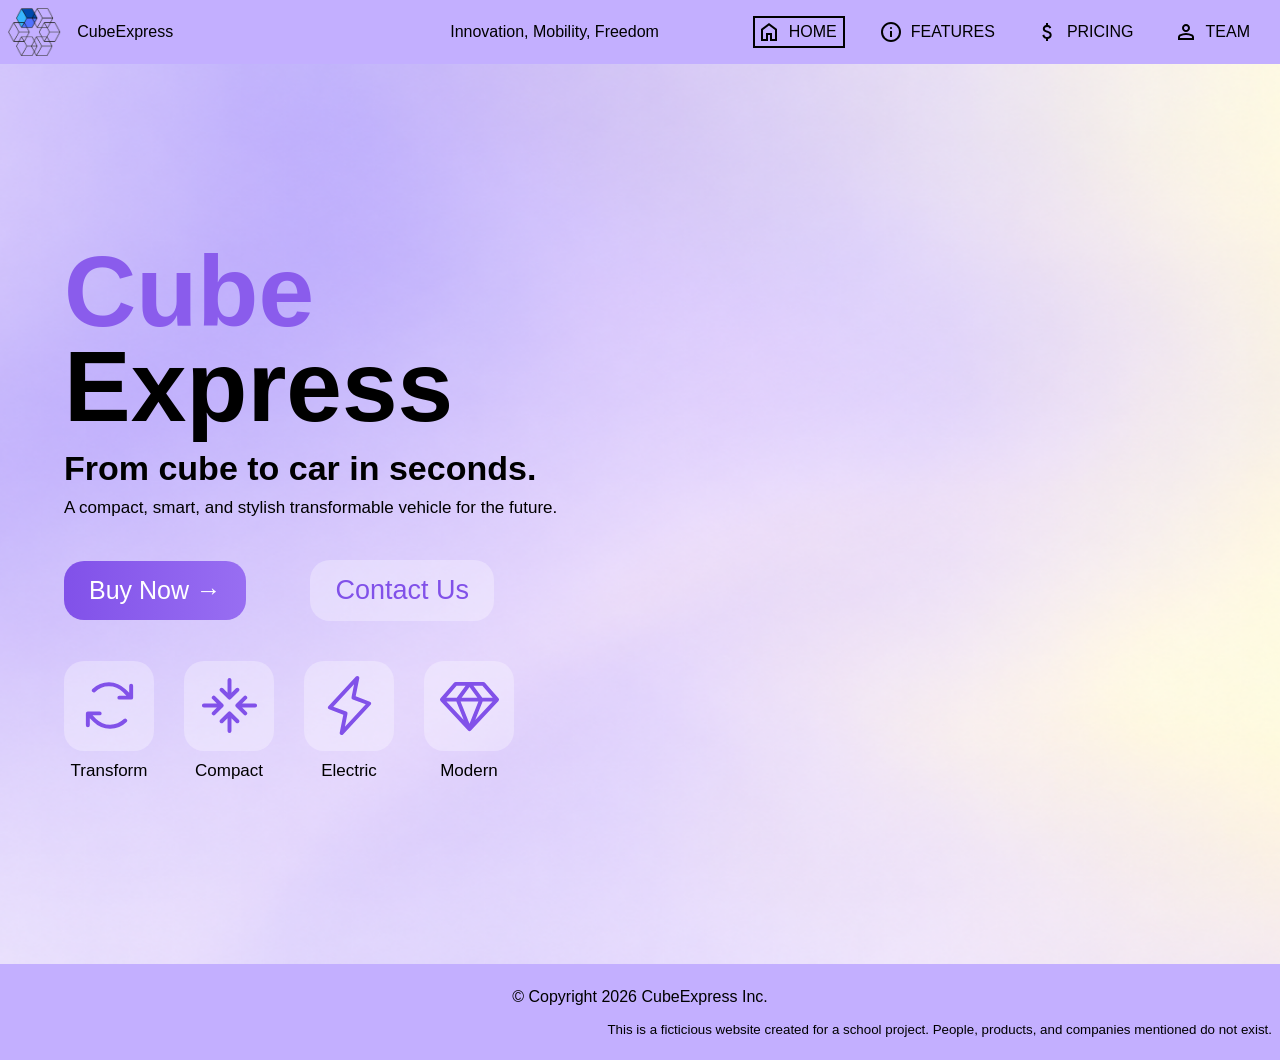
==== index.html @ 4ddbcaa9 "Finalize deliverable 2 - Add template to all pages - Rename files to match links - Move all images t" ====
<!-- Made By: Christina -->
<!-- 
This is the home page for CubeExpress, 
It has the background image, 
the title, the description, 
the buttons, the four feature boxes, 
and the 3D model. 
-->

<!DOCTYPE html>
<html lang="en">
<script type="module" src="https://cdn.spline.design/@splinetool/viewer@2.0.98/build/spline-viewer.webgpu.js"></script>
<head>
    <meta charset="UTF-8">
    <link rel="stylesheet" href="style.css" />
    <link rel="stylesheet" href="home.css">
    <meta name="viewport" content="width=device-width, initial-scale=1.0">
    <title>CubeExpress - Home Page</title>
</head>
<body>
    <header>
        <a href="index.html" class="logo-holder">
            <img src="img/logo-icon.png" alt="CubeExpress Logo" />
            <span>CubeExpress</span>
        </a>
        <span class="motto">Innovation, Mobility, Freedom</span>
        <nav>
            <a href="index.html" class="current"><img src="img/home.svg" /><span>HOME</span></a>
            <a href="features.html"><img src="img/info.svg"><span>FEATURES</span></a>
            <a href="pricing.html"><img src="img/money.svg"><span>PRICING</span></a>
            <a href="team.html"><img src="img/person.svg"><span>TEAM</span></a>
        </nav>
        
    </header>
    <main>

<!-- This is the title, description and the background image -->
    <div class="image-container"> 
        <img src="img/Dreamy Lavender Cream Gradient.png" alt="Image">
        
        <div class="content">

        <h1 class="cubeexpress">
            <span>Cube</span>
            <span>Express</span>
        </h1>
        
        <div class="description">
            <h2>From cube to car in seconds.</h2>

            <p>
                A compact, smart, and stylish 
                transformable vehicle for the future.
            </p>

        </div>

<!-- These are the buttons -->
        <button> Buy Now →  </button>

    <!-- This button ships the user to the contact us page -->  
    <a href="contact.html" class="button1">
        Contact Us
    </a>
        
<!-- These are for the square and the text under them -->
<div class="squares-container">

    <div class="feature">
        <div class="square">
            <img src="img/transform.svg" alt="Transform">
        </div>
        <p>Transform</p>
    </div>

    <div class="feature">
        <div class="square">
            <img src="img/compact.svg" alt="Compact">
        </div>
        <p>Compact</p>
    </div>

    <div class="feature">
        <div class="square">
            <img src="img/lightning.svg" alt="Electric">
        </div>
        <p>Electric</p>
    </div>

    <div class="feature">
        <div class="square">
            <img src="img/diamond.svg" alt="Modern">
        </div>
        <p>Modern</p>
    </div>

</div>

        </div>

        <!-- This the 3D Model Container -->
        <div class="spline-container">
            <spline-viewer
                loading="eager"
                url="https://prod.spline.design/xxV0dhOcbFnOfdZ4/scene.splinecode">
            </spline-viewer>
        </div>

    </div>
    </main>
    <footer>
        <p class="copyright">© Copyright 2026 CubeExpress Inc.</p>
        <p class="disclaimer">This is a ficticious website created for a school project. People, products, and companies mentioned do not exist.</p>
    </footer>
</body>
</html>
---- style.css ----
* {
    font-family: sans-serif;
    box-sizing: border-box;
}

html {
    min-height: 100vh;
}

/* Header styles */

header {
    height: 4em;
    display: grid;
    padding: 8px;
    grid-template-columns: 1fr 1fr 1fr;
    align-items: center;
    background: #C3AFFF;
}

.logo-holder {
    height: 3em;
    display: flex;
    align-items: center;
    text-decoration: none;
    color: inherit;
}

.logo-holder span {
    padding-left: 1em;
}

.logo-holder img {
    height: 100%;
}

.motto {
    text-align: center;
}

nav {
    margin-left: auto;
    display: flex;
}

nav a {
    padding: 2px;
    margin-left: 1em;
    margin-right: 1em;
    display: flex;
    align-items: center;
    position: relative;
    text-decoration: none;
    color: inherit;
}

nav a span {
    padding-left: 0.5em;
    padding-right: 0.25em;
}

nav a img {
    height: 1.5em;
}

nav a::after {
    content: '';
    position: absolute;
    left: 50%;
    bottom: -5px;
    width: 0%;
    height: 2px;
    background-color: #000000;
    transition: width 0.5s, left 0.5s;
}

nav a:hover::after {
    width: 100%;
    left: 0px;
}

nav a.current {
    border: 2px solid black;
}

/* Body styles */

body {
    height: 100vh;
    margin: 0;
    display: grid;
    grid-template-rows: auto 1fr auto;
}

/* Footer styles */

footer {
    height: 6em;
    padding: 8px;
    background: #C3AFFF
}

footer .copyright {
    width: 100%;
    text-align: center;
}

footer .disclaimer {
    width: 100%;
    text-align: right;
    font-size: smaller;
}

/*Features page styling */

.features-page main{
    padding: 40px;
}

.features-page h1 {
    text-align: center;
    color: #C3AFFF;
    font-size: 40px;
}

.features-page .feature-card {
    background-color: #f3eeff;
    padding: 25px;
    border-radius: 15px;
    margin-bottom: 25px;
}

.features-page main,
.features-page main h1,
.features-page main h2,
.features-page main p {
    font-family: 'Segoe UI', Tahoma, Geneva, Verdana, sans-serif;
}

.features-page main {
    background-color: #ffffff;
    max-width: 1100px;
    margin: 40px auto;
    border-radius: 8px;
    box-shadow: 0 10px 30px rgba(0, 0, 0, 0.05);
}

.features-page .feature-card {
    display: flex;
    align-items: center;
    gap: 30px;
}

.features-page .feature-text {
    flex: 1;
}

.features-page .feature-image {
    flex: 1;
    min-height: 180px;
}
---- home.css ----
/*Checks the size of the window*/
* {
    box-sizing: border-box;
}

header {
    position: sticky;
    top: 0;
    z-index: 1000;
}

body {
    margin: 0;
    font-family: Arial, sans-serif, TT Norms;
}
/* This is the container for the background image */
.image-container {
    position: relative;
    width: 100%;
    min-height: 100vh;
    overflow: hidden;
}

/* This is the position for the background image */
.image-container > img {
    position: absolute;
    width: 100%;
    height: 100%;
    object-fit: cover;
}

/* This controls the position of the text */
.content {
    position: relative;
    width: 100%;
    max-width: 600px;
    padding-top: clamp(50px, 20vh, 240px);
    margin-left: 5%;
}

/* Cube Express heading *****************************************************************************************************/
.cubeexpress {
    margin: 0;
    font-size: clamp(100px, 8vw, 90px);
    line-height: 0.95;
    text-align: left;
}

/* This makes the two words ("Cube" and "Express") appear on seperate lines. */
.cubeexpress span {
    display: block;
}

/* This colors the two words separately */
.cubeexpress span:first-child {
    color: #8a5cec;
}

.cubeexpress span:last-child {
    color: black;
}

/* Description section */
.description {
    margin-top: 15px;
    text-align: left;
}

/* Bold description heading */
.description h2 {
    font-size: clamp(22px, 3vw, 34px);
    font-weight: bold;
    margin: 0 0 8px 0;
}

/* Smaller description */
.description p {
    font-size: clamp(13px, 1.5vw, 17px);
    font-weight: normal;
    line-height: 1.4;
    margin: 0;
    max-width: 800px;
}

/*Buttonssss*******************************************************************************************************************/

button {
    margin-top: clamp(20px, 5vh, 80px);
    background-image: linear-gradient(to right, #8151e9, #986ef2);
    color: white;
    border: none;
    padding: 15px 25px;
    font-size: 25px;
    cursor: pointer;
    transition: background-color 0.3s ease;
    
    margin-top: 40px; /*Moves button down*/
    border-radius: 20px; /* Makes the corners round */
}

.button1 {
    display: inline-block;
    color: #8151e9;
    background-color: rgba(255, 255, 255, 0.3);
    padding: 15px 25px;
    font-size: 27px;
    cursor: pointer;

    margin-top: 40px;
    margin-left: 60px;
    border-radius: 20px;

    text-decoration: none; /* Removes underline */
    transition: background-color 0.3s ease, color 0.3s ease;
}

/* When mouse hovers over the button it changes color */
.button1:hover {
    background-color: #8151e9;
    color: white;
}

/* These are the 4 squares*******************************************************************************************************************/

/* Container for all four squares */
.squares-container {
    display: flex;
    gap: 30px;
    margin-top: 40px;
    flex-wrap: wrap;
}

/* Keeps each icon and its text together */
.feature {
    display: flex;
    flex-direction: column;
    align-items: center;
    width: 90px;
}

/* The squares */
.square {
    width: 90px;
    height: 90px;
    background-color: rgba(255, 255, 255, 0.3);
    border-radius: 20px;

    display: flex;
    justify-content: center;
    align-items: center;
    overflow: hidden;
}

/* Image inside squares */
.square img {
    position: static;
    width: 70%;
    height: 70%;
    object-fit: contain;
}

/* Text underneath each icon */
.feature p {
    margin-top: 10px;
    margin-bottom: 0;
    font-size: clamp(13px, 1.5vw, 17px);
    text-align: center;
    color: black;
}

/*3d Cube*******************************************************************************************************************/

/* This controls the cube's position */
.spline-container {
    position: absolute;

    top: 0%;
    right: -20%;

    width: 100%;
    height: 100%;

    z-index: 1;
}

/* This controls the app am using: https://spline.design/ */
/* If you want to change anything about the cube, just tell me and give me your email so I can add you to spline */
.spline-container spline-viewer {
    display: block;
    width: 100%;
    height: 100%;
}
/* This keeps the cube behind the text */
.content {
    position: relative;
    z-index: 2;
}
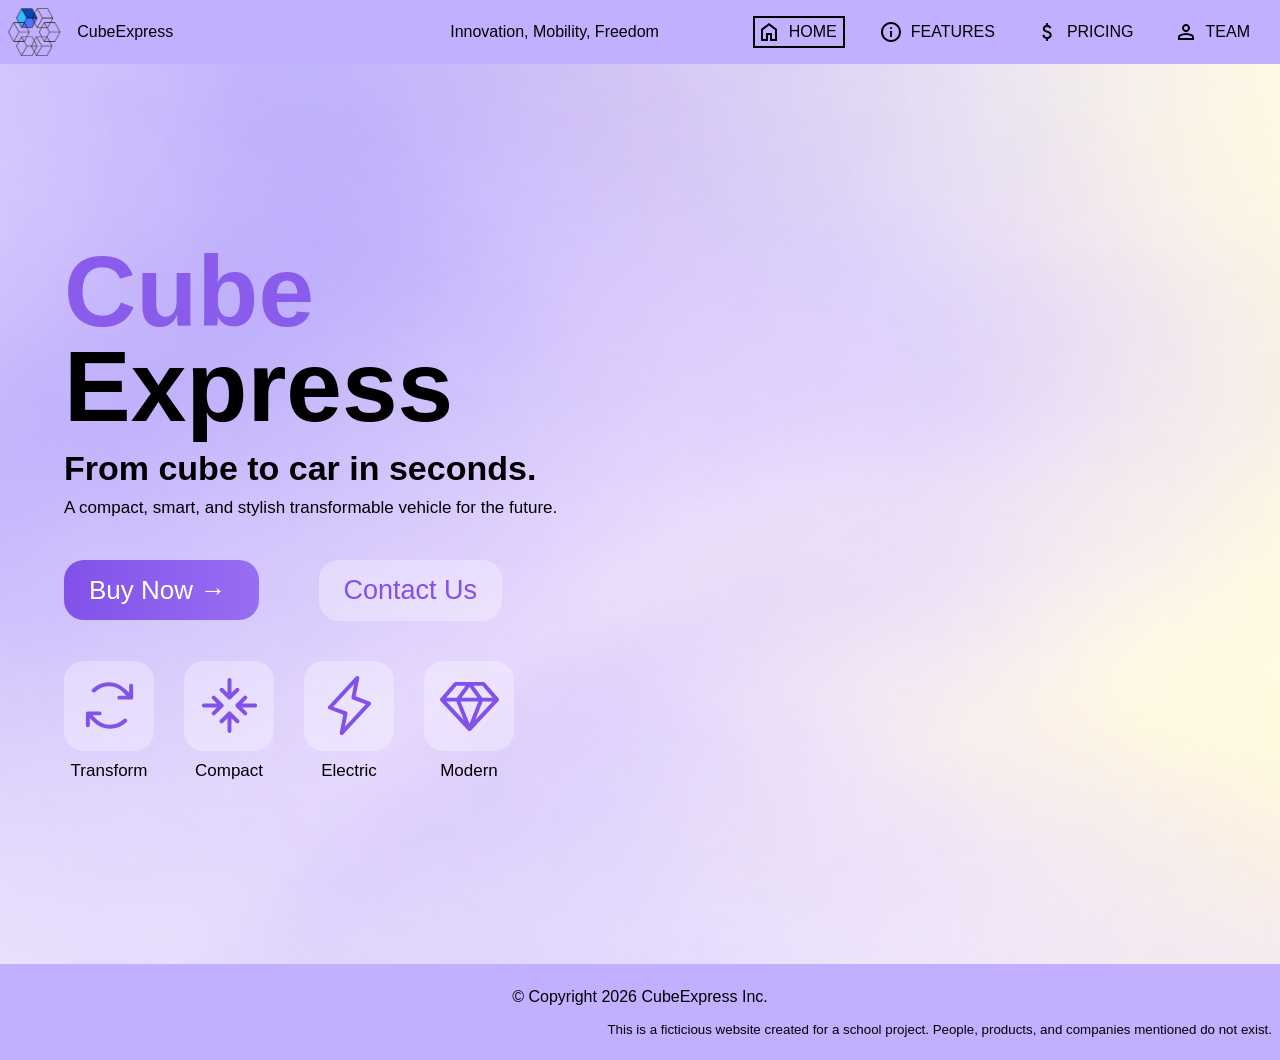
==== commit 50590d6a: "Added java script, & changed color of heading on features page" ====
--- a/index.html
+++ b/index.html
@@ -56,13 +56,16 @@
         </div>
 
 <!-- These are the buttons -->
-        <button> Buy Now →  </button>
+
+    <a href="pricing.html" class="button">
+        Buy Now → 
+    </a>
 
     <!-- This button ships the user to the contact us page -->  
-    <a href="contact.html" class="button1">
+    <button type="button" class="button1" id="contactBtn">
         Contact Us
-    </a>
-        
+    </button>
+
 <!-- These are for the square and the text under them -->
 <div class="squares-container">
 
@@ -108,9 +111,61 @@
 
     </div>
     </main>
+
+        <!-- Contact Us Popup -->
+        <div class="contact-overlay" id="contactModal">
+
+            <div class="contact-container">
+
+                <!-- Close button -->
+                <button type="button" class="close-btn" id="closeContact"
+                        aria-label="Close contact form">
+                    &times;
+                </button>
+
+                <h1>Contact Us</h1>
+<!------------------------------------------------------------------------Charifa code starts here--------------------------------------------------->
+                <form action="https://formspree.io/f/xaeqgjwe" method="POST">
+
+                    <!-- Full name -->
+                    <div class="form-group">
+                        <label>Full name <span class="required">*</span></label>
+                        <div class="name-row">
+                            <div class="input-wrapper">
+                                <input type="text" name="firstname" required>
+                                <span class="sub-label">First</span>
+                            </div>
+                            <div class="input-wrapper">
+                                <input type="text" name="lastname" required>
+                                <span class="sub-label">Last</span>
+                            </div>
+                        </div>
+                    </div>
+
+                    <!-- Email -->
+                    <div class="form-group">
+                        <label>Email <span class="required">*</span></label>
+                        <input type="email" name="email" required>
+                    </div>
+
+                    <!-- Message -->
+                    <div class="form-group">
+                        <label>Leave us a few words <span class="required">*</span> </label>
+                        <textarea name="message" placeholder="Your message"required></textarea>
+                    </div>
+
+                    <button type="submit" class="submit-btn"> Submit </button>
+                </form>
+            </div>
+        </div>
+
+        <!----------------Charif code stops here-->
     <footer>
         <p class="copyright">© Copyright 2026 CubeExpress Inc.</p>
         <p class="disclaimer">This is a ficticious website created for a school project. People, products, and companies mentioned do not exist.</p>
     </footer>
+
+    <!-- JavaScript opens and closes the contact form -->
+    <script src="script.js"></script> 
 </body>
 </html>
--- a/style.css
+++ b/style.css
@@ -1,5 +1,5 @@
 * {
-    font-family: sans-serif;
+    font-family: 'Segoe UI' , Tahoma, Geneva, Verdana,sans-serif; 
     box-sizing: border-box;
 }
 
@@ -119,7 +119,7 @@
 
 .features-page h1 {
     text-align: center;
-    color: #C3AFFF;
+    color: #8a5cec;
     font-size: 40px;
 }
 
--- a/home.css
+++ b/home.css
@@ -11,7 +11,6 @@
 
 body {
     margin: 0;
-    font-family: Arial, sans-serif, TT Norms;
 }
 /* This is the container for the background image */
 .image-container {
@@ -84,24 +83,26 @@
 
 /*Buttonssss*******************************************************************************************************************/
 
-button {
+.button {
     margin-top: clamp(20px, 5vh, 80px);
     background-image: linear-gradient(to right, #8151e9, #986ef2);
     color: white;
     border: none;
     padding: 15px 25px;
-    font-size: 25px;
+    font-size: 26px;
     cursor: pointer;
-    transition: background-color 0.3s ease;
     
     margin-top: 40px; /*Moves button down*/
     border-radius: 20px; /* Makes the corners round */
+    text-decoration: none; /* Removes underline */
+    transition: background-color 0.3s ease, color 0.3s ease;
 }
 
 .button1 {
     display: inline-block;
     color: #8151e9;
-    background-color: rgba(255, 255, 255, 0.3);
+    background-color: #ffffff4d;
+    border: none;
     padding: 15px 25px;
     font-size: 27px;
     cursor: pointer;
@@ -114,10 +115,15 @@
     transition: background-color 0.3s ease, color 0.3s ease;
 }
 
-/* When mouse hovers over the button it changes color */
+/* When the mouse hovers over the button it changes color */
 .button1:hover {
     background-color: #8151e9;
     color: white;
+}
+
+.button:hover {
+    background-image: linear-gradient(to right, #ffffff4d, #ffffff4d);
+    color: #8151e9;
 }
 
 /* These are the 4 squares*******************************************************************************************************************/
@@ -195,3 +201,172 @@
     position: relative;
     z-index: 2;
 }
+
+/*This is for the contact us popup*******************************************************************************************************************/
+
+/* Light blue overlay behind teh form */
+.contact-overlay {
+    display: none;
+    position: fixed;
+    top: 0;
+    left: 0;
+    width: 100%;
+    height: 100%;
+
+    background-color: rgba(184, 229, 247, 0.315);
+    backdrop-filter: blur(5px);
+
+    z-index: 2000;
+
+    justify-content: center;
+    align-items: center;
+    padding: 20px;
+}
+
+/* Shows the popup when JavaScript adds this class */
+.contact-overlay.show {
+    display: flex;
+}
+
+/* Contact form box */
+.contact-overlay .contact-container {
+    position: relative;
+    width: 100%;
+    max-width: 650px;
+    max-height: 90vh;
+    overflow-y: auto;
+
+    background-color: #03030386;
+    color: white;
+    border-radius: 20px;
+    padding: 40px;
+
+    box-shadow: 0 20px 50px rgba(0, 0, 0, 0.3);
+}
+
+/* Contact heading */
+.contact-overlay h1 {
+    text-align: center;
+    font-size: 35px;
+    margin: 0 0 30px;
+}
+
+/* X button to close teh contact us box */
+.contact-overlay .close-btn {
+    position: absolute;
+    top: 12px;
+    right: 20px;
+
+    background: none;
+    border: none;
+    color: white;
+
+    font-size: 35px;
+    cursor: pointer;
+}
+
+.contact-overlay .close-btn:hover {
+    color: #c3afff;
+}
+
+/* Space between form fields */
+.contact-overlay .form-group {
+    margin-bottom: 20px;
+}
+
+/* Labels */
+.contact-overlay label {
+    display: block;
+    margin-bottom: 10px;
+    color: #e0e0e0;
+}
+
+/* Required stars */
+.contact-overlay .required {
+    color: #ff4757;
+}
+
+/* First and last name side by side */
+.contact-overlay .name-row {
+    display: flex;
+    gap: 15px;
+}
+
+.contact-overlay .input-wrapper {
+    flex: 1;
+    min-width: 0;
+}
+
+/* Text fields */
+.contact-overlay input,
+.contact-overlay textarea {
+    width: 100%;
+    padding: 15px 20px;
+
+    background-color: #eaeaea;
+    color: #333;
+
+    border: none;
+    border-radius: 20px;
+    font-size: 16px;
+}
+
+/* Message field */
+.contact-overlay textarea {
+    min-height: 120px;
+    resize: vertical;
+}
+
+/* Submit button */
+.contact-overlay .submit-btn {
+    display: block;
+    margin: 30px auto 0;
+    padding: 12px 40px;
+
+    background-color: #8151e9;
+    color: white;
+
+    border: none;
+    border-radius: 30px;
+    font-size: 18px;
+    cursor: pointer;
+}
+
+.contact-overlay .submit-btn:hover {
+    background-color: #986ef2;
+}
+
+/* Stop background scrolling */
+body.modal-open {
+    overflow: hidden;
+}
+
+/* Mobile layout */
+@media (max-width: 600px) {
+    .contact-overlay .contact-container {
+        padding: 35px 20px;
+    }
+
+    .contact-overlay .name-row {
+        flex-direction: column;
+    }
+}
+
+/* Animation for the contact form */
+
+@keyframes popupAnimation {
+    from {
+        opacity: 0;
+        transform: translateY(40px) scale(0.9);
+    }
+
+    to {
+        opacity: 1;
+        transform: translateY(0) scale(1);
+    }
+}
+
+/* Animate the form when it opens */
+.contact-overlay.show .contact-container {
+    animation: popupAnimation 0.5s ease-out;
+}
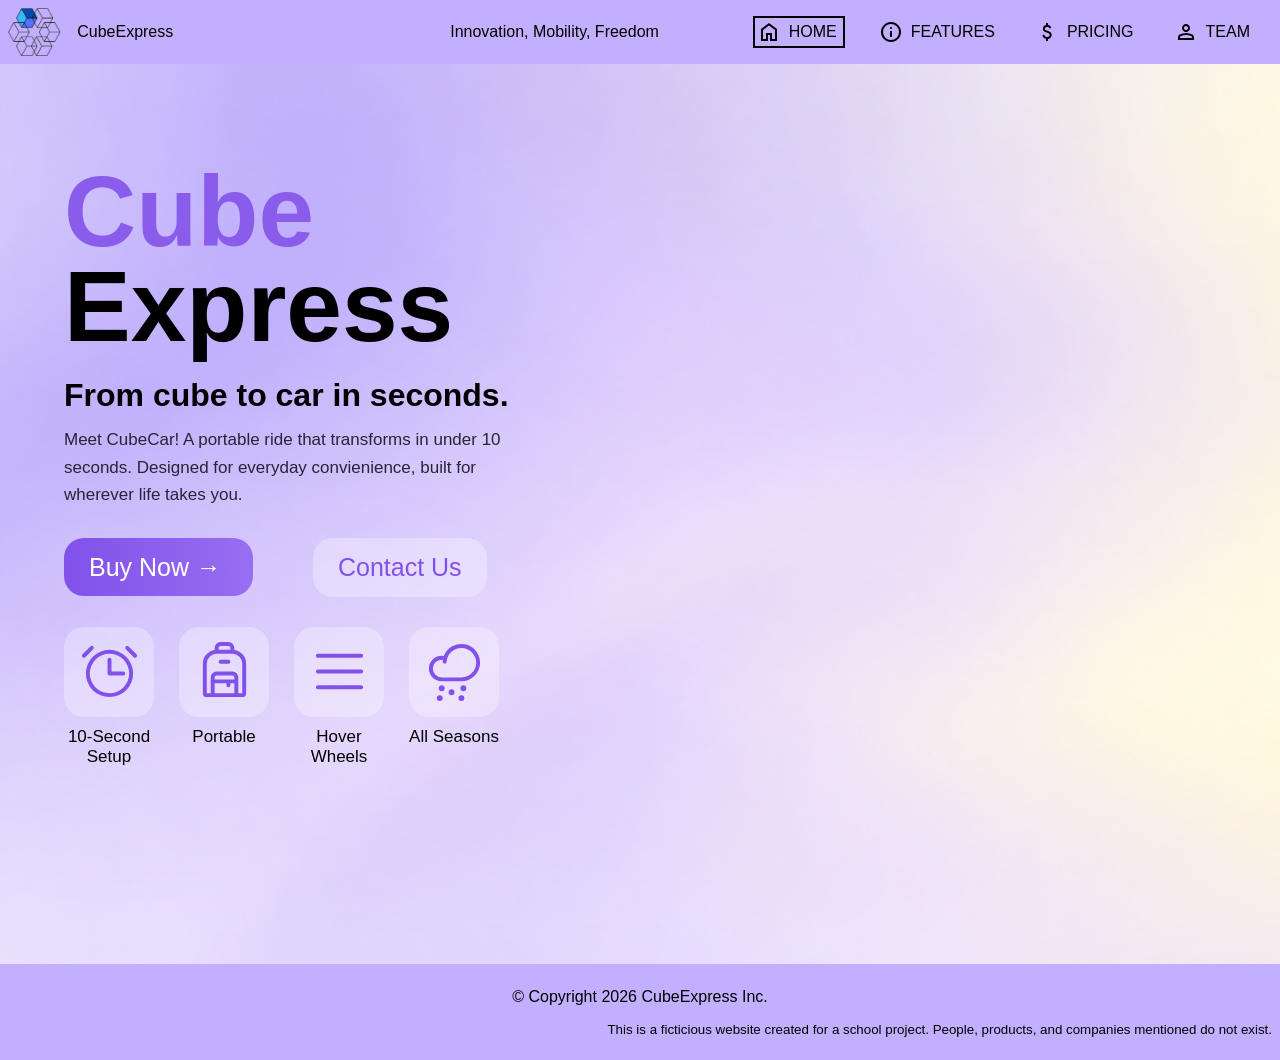
==== commit aaa416ba: "Changed a few things on the home page, and tried adding an image to the features page (emphasis on t" ====
--- a/index.html
+++ b/index.html
@@ -49,8 +49,9 @@
             <h2>From cube to car in seconds.</h2>
 
             <p>
-                A compact, smart, and stylish 
-                transformable vehicle for the future.
+                Meet CubeCar! A portable ride that transforms 
+                in under 10 seconds. Designed for everyday 
+                convienience, built for wherever life takes you.
             </p>
 
         </div>
@@ -71,30 +72,30 @@
 
     <div class="feature">
         <div class="square">
-            <img src="img/transform.svg" alt="Transform">
+            <img src="img/10Secs.svg" alt="10-Second Setup">
         </div>
-        <p>Transform</p>
+        <p>10-Second Setup</p>
     </div>
 
     <div class="feature">
         <div class="square">
-            <img src="img/compact.svg" alt="Compact">
+            <img src="img/Portable.svg" alt="Portable">
         </div>
-        <p>Compact</p>
+        <p>Portable</p>
     </div>
 
     <div class="feature">
         <div class="square">
-            <img src="img/lightning.svg" alt="Electric">
+            <img src="img/HoverWheels.svg" alt="Hover Wheels">
         </div>
-        <p>Electric</p>
+        <p>Hover Wheels</p>
     </div>
 
     <div class="feature">
         <div class="square">
-            <img src="img/diamond.svg" alt="Modern">
+            <img src="img/AllSeasons.svg" alt="All Seasons">
         </div>
-        <p>Modern</p>
+        <p>All Seasons</p>
     </div>
 
 </div>
@@ -104,7 +105,7 @@
         <!-- This the 3D Model Container -->
         <div class="spline-container">
             <spline-viewer
-                loading="eager"
+                loading="fast"
                 url="https://prod.spline.design/xxV0dhOcbFnOfdZ4/scene.splinecode">
             </spline-viewer>
         </div>
@@ -124,7 +125,8 @@
                 </button>
 
                 <h1>Contact Us</h1>
-<!------------------------------------------------------------------------Charifa code starts here--------------------------------------------------->
+
+<!--------------Charifa code starts here--------------------------------------------------->
                 <form action="https://formspree.io/f/xaeqgjwe" method="POST">
 
                     <!-- Full name -->
--- a/style.css
+++ b/style.css
@@ -119,13 +119,13 @@
 
 .features-page h1 {
     text-align: center;
-    color: #8a5cec;
+    color: #C3AFFF;
     font-size: 40px;
 }
 
 .features-page .feature-card {
     background-color: #f3eeff;
-    padding: 25px;
+    padding: 15px 25px; /* I change yo padding to make it shorter (og was 25px- Christina*/
     border-radius: 15px;
     margin-bottom: 25px;
 }
@@ -155,7 +155,35 @@
     flex: 1;
 }
 
+
+/* Feature image container */
 .features-page .feature-image {
     flex: 1;
+    min-width: 0;
     min-height: 180px;
+
+    display: flex;
+    justify-content: center;
+    align-items: center;
 }
+
+/* Feature images */
+.features-page .feature-image img {
+    display: block;
+    width: 100%;
+    max-width: 400px;  
+    height: auto;
+    max-height: 230px; 
+    object-fit: contain;
+}
+
+
+/* Added code for background(Christina)*/
+body.features-page {
+    background-image: url("img/Dreamy Lavender Cream Gradient.png");
+    background-size: cover;
+    background-position: center;
+    background-repeat: no-repeat;
+    background-attachment: fixed;
+}
+
--- a/home.css
+++ b/home.css
@@ -33,8 +33,10 @@
     position: relative;
     width: 100%;
     max-width: 600px;
-    padding-top: clamp(50px, 20vh, 240px);
+    padding-top: clamp(25px, 12vh, 100px);
     margin-left: 5%;
+    z-index: 2;
+
 }
 
 /* Cube Express heading *****************************************************************************************************/
@@ -60,26 +62,29 @@
 }
 
 /* Description section */
+
 .description {
-    margin-top: 15px;
+    margin-top: 22px;
     text-align: left;
 }
 
-/* Bold description heading */
+/*header*/
 .description h2 {
-    font-size: clamp(22px, 3vw, 34px);
-    font-weight: bold;
-    margin: 0 0 8px 0;
-}
-
-/* Smaller description */
+    font-size: clamp(22px, 2.5vw, 32px);
+    font-weight: 700;
+    margin: 0 0 12px 0;
+    line-height: 1.2;
+}
+
+/* Description */
 .description p {
-    font-size: clamp(13px, 1.5vw, 17px);
-    font-weight: normal;
-    line-height: 1.4;
+    font-size: 17px;
+    line-height: 1.6;
+    max-width: 440px;
     margin: 0;
-    max-width: 800px;
-}
+    color: #292438;
+}
+
 
 /*Buttonssss*******************************************************************************************************************/
 
@@ -89,7 +94,7 @@
     color: white;
     border: none;
     padding: 15px 25px;
-    font-size: 26px;
+    font-size: 25px;
     cursor: pointer;
     
     margin-top: 40px; /*Moves button down*/
@@ -99,15 +104,16 @@
 }
 
 .button1 {
+    margin-top: clamp(20px, 5vh, 80px);
     display: inline-block;
     color: #8151e9;
     background-color: #ffffff4d;
     border: none;
     padding: 15px 25px;
-    font-size: 27px;
+    font-size: 25px;
     cursor: pointer;
 
-    margin-top: 40px;
+    margin-top: 30px;
     margin-left: 60px;
     border-radius: 20px;
 
@@ -131,8 +137,8 @@
 /* Container for all four squares */
 .squares-container {
     display: flex;
-    gap: 30px;
-    margin-top: 40px;
+    gap: 25px;
+    margin-top: 30px;
     flex-wrap: wrap;
 }
 
@@ -196,11 +202,6 @@
     width: 100%;
     height: 100%;
 }
-/* This keeps the cube behind the text */
-.content {
-    position: relative;
-    z-index: 2;
-}
 
 /*This is for the contact us popup*******************************************************************************************************************/
 
@@ -370,3 +371,56 @@
 .contact-overlay.show .contact-container {
     animation: popupAnimation 0.5s ease-out;
 }
+
+
+/* Animation for the 3D Spline cube */
+
+@keyframes cubeEntrance {
+    from {
+        opacity: 0;
+        transform: translateY(60px) scale(0.95);
+    }
+
+    to { 
+        opacity: 1;
+        transform: translateY(0) scale(1);
+    }
+}
+
+/* Makes the cube fade in and rise */
+.spline-container {
+    animation: cubeEntrance 1.5s ease-out 0.3s both;
+}
+
+/*Makes Buttons Pop////////////////////////////////////////////////////////////////////////////////////////////////////////*/
+
+/* Smooth hover animation for feature icons */
+.feature .square {
+    transition: transform 0.3s ease, box-shadow 0.3s ease;
+    cursor: pointer;
+}
+
+/* Make the icon pop when hovered */
+.feature:hover .square {
+    transform: translateY(-10px) scale(1.12);
+    box-shadow: 0 12px 25px rgba(123, 78, 235, 0.25);
+}
+
+/* Make the actual icon grow too */
+.feature .square img {
+    transition: transform 0.3s ease;
+}
+
+.feature:hover .square img {
+    transform: scale(1.1);
+}
+
+/* Animates the label slightly */
+.feature p {
+    transition: transform 0.3s ease, color 0.3s ease;
+}
+
+.feature:hover p {
+    transform: translateY(-3px);
+    color: #7950e8;
+}
